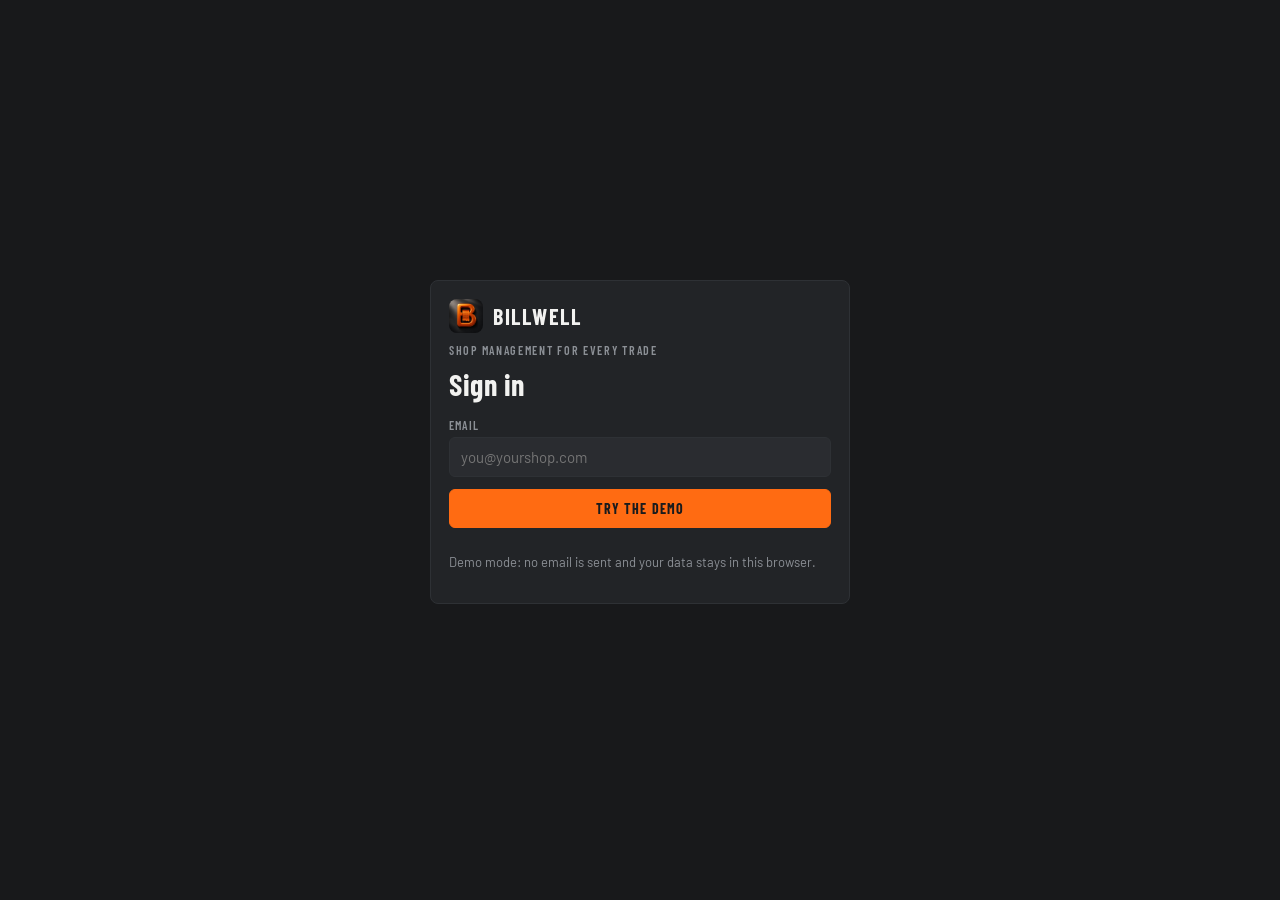
==== app/index.html @ e27ed115 "Add Billwell Web demo (browser-only storage, simulated billing) under /app" ====
<!doctype html>
<html lang="en">
  <head>
    <meta charset="UTF-8" />
    <meta name="viewport" content="width=device-width, initial-scale=1, viewport-fit=cover" />
    <meta name="theme-color" content="#18191B" />
    <meta name="description" content="Billwell: shop management, estimates and invoicing for every trade." />
    <link rel="icon" href="favicon.png" />
    <link rel="apple-touch-icon" href="apple-touch-icon.png" />
    <link rel="preconnect" href="https://fonts.googleapis.com" />
    <link rel="preconnect" href="https://fonts.gstatic.com" crossorigin />
    <link href="https://fonts.googleapis.com/css2?family=Barlow+Condensed:wght@500;600;700&family=Barlow:wght@400;500;600&display=swap" rel="stylesheet" />
    <title>Billwell</title>
    <script type="module" crossorigin src="./assets/index-3ef242Ig.js"></script>
    <link rel="stylesheet" crossorigin href="./assets/index-qWK5tAy_.css">
  <link rel="manifest" href="./manifest.webmanifest"></head>
  <body>
    <div id="root"></div>
  </body>
</html>
---- app/assets/index-qWK5tAy_.css ----
:root{--bg:#18191b;--surface:#222427;--border:#2e3135;--fill:#2a2c30;--label:#f2f2f0;--label2:#b5b8bc;--label3:#8c9096;--accent:#ff6b12;--on-accent:#1a1b1d;--accent-soft:#ff6b1229;--positive:#7fd18b;--warning:#ffb020;--critical:#ff3b2f;--bar:#141517;--r-sm:3px;--r-md:6px;--r-lg:8px;--display:"Barlow Condensed", "Arial Narrow", system-ui, sans-serif;--body:"Barlow", system-ui, -apple-system, "Segoe UI", sans-serif;--lightningcss-light: ;--lightningcss-dark:initial;color-scheme:dark}*{box-sizing:border-box}html,body,#root{height:100%}body{background:var(--bg);color:var(--label);font:15px/1.45 var(--body);-webkit-font-smoothing:antialiased;margin:0}a{color:var(--accent);text-decoration:none}h1,h2,h3{font-family:var(--display);letter-spacing:.5px;margin:0 0 12px;font-weight:700}h1{font-size:30px}h2{font-size:22px}h3{font-size:18px}.eyebrow{font:600 12px var(--display);letter-spacing:1.7px;text-transform:uppercase;color:var(--label3);margin-bottom:6px}.muted{color:var(--label3)}.small{font-size:13px}.shell{grid-template-columns:220px 1fr;min-height:100%;display:grid}.side{background:var(--bar);border-right:1px solid var(--border);flex-direction:column;gap:4px;height:100vh;padding:18px 12px;display:flex;position:sticky;top:0}.brand{font:700 22px var(--display);letter-spacing:1.5px;align-items:center;gap:10px;padding:4px 8px 18px;display:flex}.brand img{border-radius:8px;width:34px;height:34px}.nav a{border-radius:var(--r-md);color:var(--label2);font:600 15px var(--display);letter-spacing:1.1px;text-transform:uppercase;align-items:center;gap:10px;padding:10px 12px;display:flex}.nav a:hover{background:var(--fill);color:var(--label)}.nav a.active{background:var(--accent-soft);color:var(--accent)}.side .spacer{flex:1}.main{width:100%;max-width:1100px;padding:28px clamp(16px,4vw,40px) 90px}.tabbar{display:none}@media (width<=760px){.shell{grid-template-columns:1fr}.side{display:none}.tabbar{background:var(--bar);border-top:1px solid var(--border);padding:6px 4px calc(6px + env(safe-area-inset-bottom));z-index:20;display:flex;position:fixed;bottom:0;left:0;right:0}.tabbar a{text-align:center;color:var(--label3);font:600 11px var(--display);letter-spacing:1px;text-transform:uppercase;flex:1;padding:6px 0}.tabbar a .ico{font-size:18px;display:block}.tabbar a.active{color:var(--accent)}.main{padding-top:18px}}.card{background:var(--surface);border:1px solid var(--border);border-radius:var(--r-lg);margin-bottom:16px;padding:18px}.grid{gap:12px;display:grid}.g2{grid-template-columns:repeat(2,minmax(0,1fr))}.g3{grid-template-columns:repeat(3,minmax(0,1fr))}.g4{grid-template-columns:repeat(4,minmax(0,1fr))}@media (width<=760px){.g2,.g3,.g4{grid-template-columns:1fr}.g4.stats{grid-template-columns:repeat(2,1fr)}}.row{flex-wrap:wrap;align-items:center;gap:10px;display:flex}.between{justify-content:space-between}.stat .v{font:700 28px var(--display)}.stat .v.accent{color:var(--accent)}label.f{font:600 12px var(--display);letter-spacing:1.2px;text-transform:uppercase;color:var(--label3);flex-direction:column;gap:5px;display:flex}input,select,textarea{font:15px var(--body);color:var(--label);background:var(--fill);border:1px solid var(--border);border-radius:var(--r-md);width:100%;min-width:0;padding:10px 11px}input:focus,select:focus,textarea:focus{outline:2px solid var(--accent);outline-offset:-1px;border-color:#0000}textarea{resize:vertical;min-height:70px}input[type=checkbox]{width:auto;accent-color:var(--accent)}.btn{border:1px solid var(--border);background:var(--fill);color:var(--label);border-radius:var(--r-md);font:700 14px var(--display);letter-spacing:1.1px;text-transform:uppercase;cursor:pointer;white-space:nowrap;justify-content:center;align-items:center;gap:8px;padding:10px 16px;display:inline-flex}.btn:hover{border-color:var(--label3)}.btn.primary{background:var(--accent);border-color:var(--accent);color:var(--on-accent)}.btn.primary:hover{filter:brightness(1.08)}.btn.danger{color:var(--critical)}.btn.ghost{background:0 0}.btn.sm{padding:6px 10px;font-size:12px}.btn:disabled{opacity:.5;cursor:default}.list{flex-direction:column;display:flex}.list .item{border-bottom:1px solid var(--border);color:var(--label);justify-content:space-between;align-items:center;gap:12px;padding:13px 4px;display:flex}.list .item:last-child{border-bottom:0}.list .item:hover{background:#ffffff05}.tag{border-radius:var(--r-sm);font:700 11px var(--display);letter-spacing:1.2px;text-transform:uppercase;background:var(--fill);color:var(--label2);border:1px solid var(--border);padding:2px 8px;display:inline-block}.tag.paid,.tag.approved,.tag.active,.tag.trialing{color:var(--positive);border-color:#7fd18b59}.tag.sent{color:var(--warning);border-color:#ffb02059}.tag.void,.tag.canceled,.tag.past_due{color:var(--critical);border-color:#ff3b2f59}.tag.part{color:#9cc3ff}.tag.labor{color:var(--accent)}.tag.fee{color:var(--label2)}.lines{border-collapse:collapse;width:100%}.lines th{text-align:left;font:600 11px var(--display);letter-spacing:1.3px;text-transform:uppercase;color:var(--label3);border-bottom:1px solid var(--border);padding:6px}.lines td{vertical-align:top;border-bottom:1px solid var(--border);padding:6px}.lines td.num,.lines th.num{text-align:right}.lines input{padding:7px 8px}.lines .w-qty{width:84px}.lines .w-money{width:110px}.lines .w-pct{width:76px}.line-mobile{display:none}@media (width<=760px){.lines{display:none}.line-mobile{border:1px solid var(--border);border-radius:var(--r-md);background:var(--fill);margin-bottom:10px;padding:12px;display:block}}.totals{max-width:320px;margin-left:auto}.totals .r{justify-content:space-between;padding:4px 0;display:flex}.totals .grand{font:700 24px var(--display);border-top:1px solid var(--border);margin-top:6px;padding-top:8px}.totals .grand span:last-child{color:var(--accent)}.banner{background:var(--accent-soft);border-radius:var(--r-lg);border:1px solid #ff6b1266;margin-bottom:16px;padding:12px 16px}.banner.warn{background:#ffb0201a;border-color:#ffb02066}.error{color:var(--critical)}.center-screen{place-items:center;min-height:100%;padding:24px;display:grid}.auth-card{width:100%;max-width:420px}.plans{grid-template-columns:repeat(2,minmax(0,1fr));gap:14px;display:grid}@media (width<=760px){.plans{grid-template-columns:1fr}}.plan{cursor:pointer;border:2px solid var(--border)}.plan.sel{border-color:var(--accent)}.plan .price{font:700 36px var(--display)}.empty{text-align:center;color:var(--label3);padding:30px 10px}.vehicle{border:1px solid var(--border);border-radius:var(--r-md);background:var(--fill);margin-bottom:10px;padding:12px}
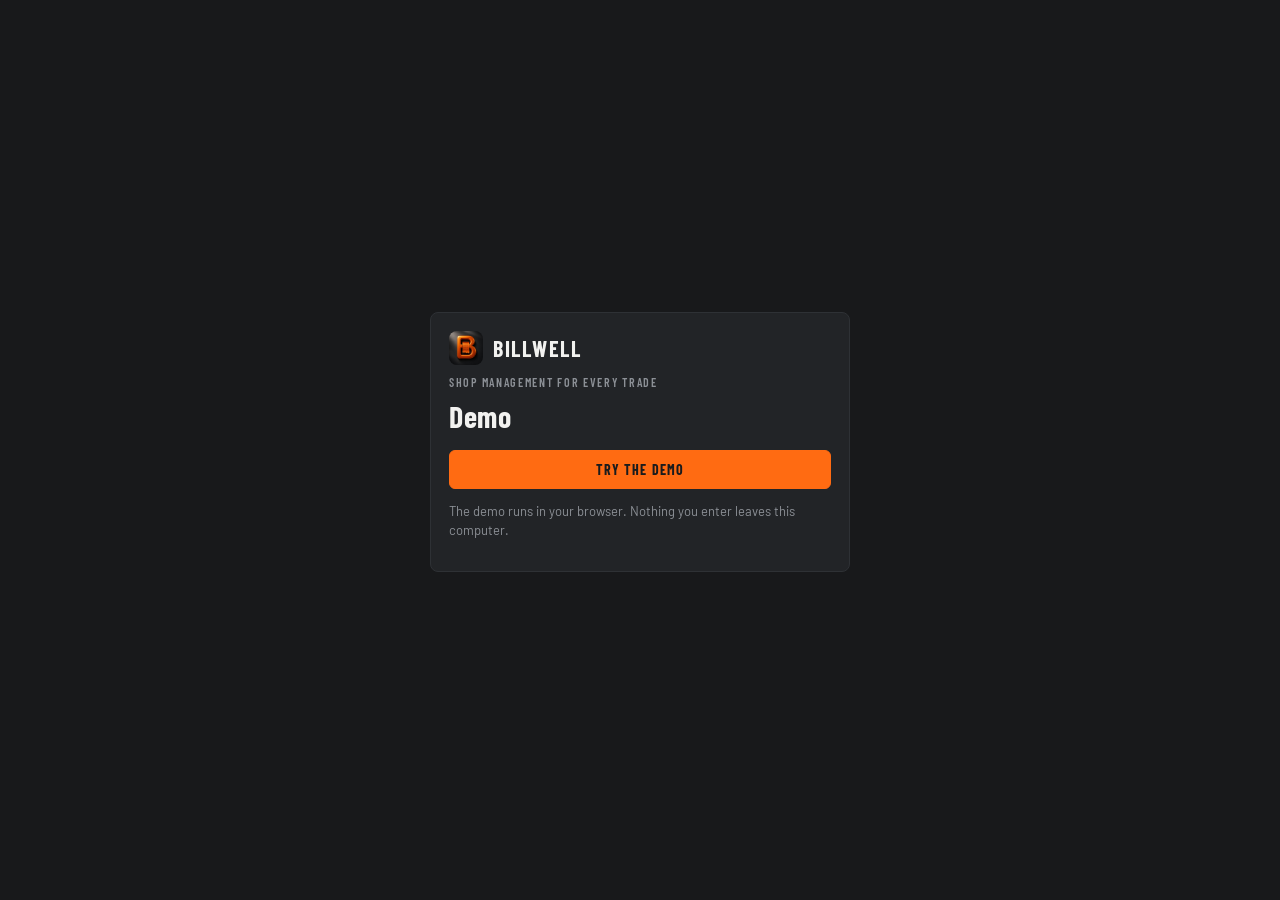
==== commit 69369c69: "Billwell Web demo rebuild: new sign-in screen" ====
--- a/app/index.html
+++ b/app/index.html
@@ -11,8 +11,8 @@
     <link rel="preconnect" href="https://fonts.gstatic.com" crossorigin />
     <link href="https://fonts.googleapis.com/css2?family=Barlow+Condensed:wght@500;600;700&family=Barlow:wght@400;500;600&display=swap" rel="stylesheet" />
     <title>Billwell</title>
-    <script type="module" crossorigin src="./assets/index-3ef242Ig.js"></script>
-    <link rel="stylesheet" crossorigin href="./assets/index-qWK5tAy_.css">
+    <script type="module" crossorigin src="./assets/index-DQ_v_Nr1.js"></script>
+    <link rel="stylesheet" crossorigin href="./assets/index-45c7g6sF.css">
   <link rel="manifest" href="./manifest.webmanifest"></head>
   <body>
     <div id="root"></div>
--- a/app/assets/index-45c7g6sF.css
+++ b/app/assets/index-45c7g6sF.css
@@ -0,0 +1 @@
+:root{--bg:#18191b;--surface:#222427;--border:#2e3135;--fill:#2a2c30;--label:#f2f2f0;--label2:#b5b8bc;--label3:#8c9096;--accent:#ff6b12;--on-accent:#1a1b1d;--accent-soft:#ff6b1229;--positive:#7fd18b;--warning:#ffb020;--critical:#ff3b2f;--bar:#141517;--r-sm:3px;--r-md:6px;--r-lg:8px;--display:"Barlow Condensed", "Arial Narrow", system-ui, sans-serif;--body:"Barlow", system-ui, -apple-system, "Segoe UI", sans-serif;--lightningcss-light: ;--lightningcss-dark:initial;color-scheme:dark}*{box-sizing:border-box}html,body,#root{height:100%}body{background:var(--bg);color:var(--label);font:15px/1.45 var(--body);-webkit-font-smoothing:antialiased;margin:0}a{color:var(--accent);text-decoration:none}h1,h2,h3{font-family:var(--display);letter-spacing:.5px;margin:0 0 12px;font-weight:700}h1{font-size:30px}h2{font-size:22px}h3{font-size:18px}.eyebrow{font:600 12px var(--display);letter-spacing:1.7px;text-transform:uppercase;color:var(--label3);margin-bottom:6px}.muted{color:var(--label3)}.small{font-size:13px}.shell{grid-template-columns:220px 1fr;min-height:100%;display:grid}.side{background:var(--bar);border-right:1px solid var(--border);flex-direction:column;gap:4px;height:100vh;padding:18px 12px;display:flex;position:sticky;top:0}.brand{font:700 22px var(--display);letter-spacing:1.5px;align-items:center;gap:10px;padding:4px 8px 18px;display:flex}.brand img{border-radius:8px;width:34px;height:34px}.nav a{border-radius:var(--r-md);color:var(--label2);font:600 15px var(--display);letter-spacing:1.1px;text-transform:uppercase;align-items:center;gap:10px;padding:10px 12px;display:flex}.nav a:hover{background:var(--fill);color:var(--label)}.nav a.active{background:var(--accent-soft);color:var(--accent)}.side .spacer{flex:1}.main{width:100%;max-width:1100px;padding:28px clamp(16px,4vw,40px) 90px}.tabbar{display:none}@media (width<=760px){.shell{grid-template-columns:1fr}.side{display:none}.tabbar{background:var(--bar);border-top:1px solid var(--border);padding:6px 4px calc(6px + env(safe-area-inset-bottom));z-index:20;display:flex;position:fixed;bottom:0;left:0;right:0}.tabbar a{text-align:center;color:var(--label3);font:600 11px var(--display);letter-spacing:1px;text-transform:uppercase;flex:1;padding:6px 0}.tabbar a .ico{font-size:18px;display:block}.tabbar a.active{color:var(--accent)}.main{padding-top:18px}}.card{background:var(--surface);border:1px solid var(--border);border-radius:var(--r-lg);margin-bottom:16px;padding:18px}.grid{gap:12px;display:grid}.g2{grid-template-columns:repeat(2,minmax(0,1fr))}.g3{grid-template-columns:repeat(3,minmax(0,1fr))}.g4{grid-template-columns:repeat(4,minmax(0,1fr))}@media (width<=760px){.g2,.g3,.g4{grid-template-columns:1fr}.g4.stats{grid-template-columns:repeat(2,1fr)}}.row{flex-wrap:wrap;align-items:center;gap:10px;display:flex}.between{justify-content:space-between}.stat .v{font:700 28px var(--display)}.stat .v.accent{color:var(--accent)}label.f{font:600 12px var(--display);letter-spacing:1.2px;text-transform:uppercase;color:var(--label3);flex-direction:column;gap:5px;display:flex}input,select,textarea{font:15px var(--body);color:var(--label);background:var(--fill);border:1px solid var(--border);border-radius:var(--r-md);width:100%;min-width:0;padding:10px 11px}input:focus,select:focus,textarea:focus{outline:2px solid var(--accent);outline-offset:-1px;border-color:#0000}textarea{resize:vertical;min-height:70px}input[type=checkbox]{width:auto;accent-color:var(--accent)}.btn{border:1px solid var(--border);background:var(--fill);color:var(--label);border-radius:var(--r-md);font:700 14px var(--display);letter-spacing:1.1px;text-transform:uppercase;cursor:pointer;white-space:nowrap;justify-content:center;align-items:center;gap:8px;padding:10px 16px;display:inline-flex}.btn:hover{border-color:var(--label3)}.btn.primary{background:var(--accent);border-color:var(--accent);color:var(--on-accent)}.btn.primary:hover{filter:brightness(1.08)}.btn.danger{color:var(--critical)}.btn.ghost{background:0 0}.btn.sm{padding:6px 10px;font-size:12px}.btn:disabled{opacity:.5;cursor:default}.list{flex-direction:column;display:flex}.list .item{border-bottom:1px solid var(--border);color:var(--label);justify-content:space-between;align-items:center;gap:12px;padding:13px 4px;display:flex}.list .item:last-child{border-bottom:0}.list .item:hover{background:#ffffff05}.tag{border-radius:var(--r-sm);font:700 11px var(--display);letter-spacing:1.2px;text-transform:uppercase;background:var(--fill);color:var(--label2);border:1px solid var(--border);padding:2px 8px;display:inline-block}.tag.paid,.tag.approved,.tag.active,.tag.trialing{color:var(--positive);border-color:#7fd18b59}.tag.sent{color:var(--warning);border-color:#ffb02059}.tag.void,.tag.canceled,.tag.past_due{color:var(--critical);border-color:#ff3b2f59}.tag.part{color:#9cc3ff}.tag.labor{color:var(--accent)}.tag.fee{color:var(--label2)}.lines{border-collapse:collapse;width:100%}.lines th{text-align:left;font:600 11px var(--display);letter-spacing:1.3px;text-transform:uppercase;color:var(--label3);border-bottom:1px solid var(--border);padding:6px}.lines td{vertical-align:top;border-bottom:1px solid var(--border);padding:6px}.lines td.num,.lines th.num{text-align:right}.lines input{padding:7px 8px}.lines .w-qty{width:84px}.lines .w-money{width:110px}.lines .w-pct{width:76px}.line-mobile{display:none}@media (width<=760px){.lines{display:none}.line-mobile{border:1px solid var(--border);border-radius:var(--r-md);background:var(--fill);margin-bottom:10px;padding:12px;display:block}}.totals{max-width:320px;margin-left:auto}.totals .r{justify-content:space-between;padding:4px 0;display:flex}.totals .grand{font:700 24px var(--display);border-top:1px solid var(--border);margin-top:6px;padding-top:8px}.totals .grand span:last-child{color:var(--accent)}.banner{background:var(--accent-soft);border-radius:var(--r-lg);border:1px solid #ff6b1266;margin-bottom:16px;padding:12px 16px}.banner.warn{background:#ffb0201a;border-color:#ffb02066}.error{color:var(--critical)}.center-screen{place-items:center;min-height:100%;padding:24px;display:grid}.auth-card{width:100%;max-width:420px}.plans{grid-template-columns:repeat(2,minmax(0,1fr));gap:14px;display:grid}@media (width<=760px){.plans{grid-template-columns:1fr}}.plan{cursor:pointer;border:2px solid var(--border)}.plan.sel{border-color:var(--accent)}.plan .price{font:700 36px var(--display)}.empty{text-align:center;color:var(--label3);padding:30px 10px}.vehicle{border:1px solid var(--border);border-radius:var(--r-md);background:var(--fill);margin-bottom:10px;padding:12px}.tut-overlay{z-index:100;background:radial-gradient(1200px 600px at 20% -10%,#ff6b1238,#0000 60%),radial-gradient(900px 500px at 110% 110%,#ff6b121a,#0000 60%),#111214;flex-direction:column;animation:.25s tut-fade;display:flex;position:fixed;inset:0;overflow-y:auto}.tut-top{justify-content:space-between;align-items:center;padding:16px clamp(16px,4vw,40px);display:flex}.tut-top .brand{gap:8px;padding:0;font-size:18px}.tut-top .brand img{width:28px;height:28px}.tut-progress{background:var(--border);border-radius:2px;height:3px;margin:0 clamp(16px,4vw,40px);overflow:hidden}.tut-progress div{background:linear-gradient(90deg, #ff8a3d, var(--accent));height:100%;transition:width .35s}.tut-body{flex:1;grid-template-columns:minmax(0,1fr) minmax(0,1fr);align-items:center;gap:clamp(20px,5vw,64px);width:100%;max-width:1180px;margin:0 auto;padding:20px clamp(16px,5vw,64px) 40px;display:grid}.tut-stage{justify-content:center;animation:.4s tut-rise;display:flex}.tut-copy{max-width:480px;animation:.4s 50ms both tut-rise}.tut-eyebrow{color:var(--accent)}.tut-h{text-transform:none;margin:4px 0 14px;font-size:clamp(34px,4.6vw,56px);line-height:1.02}.tut-accent{background:linear-gradient(180deg, #ffb07a, var(--accent) 60%, #e2560a);color:#0000;-webkit-background-clip:text;background-clip:text;display:block}.tut-h2{margin:10px 0;font-size:clamp(28px,3.4vw,40px);line-height:1.05}.tut-p{color:var(--label2);margin:0 0 22px;font-size:17px}.tut-cta{min-width:150px;padding:12px 22px;font-size:15px;box-shadow:0 8px 24px #ff6b1247}.tut-chip{background:var(--accent-soft);color:var(--accent);font:700 12px var(--display);letter-spacing:1.3px;text-transform:uppercase;border-radius:999px;padding:4px 10px;display:inline-block}.tut-callout{border:1px solid var(--border);-webkit-backdrop-filter:blur(6px);backdrop-filter:blur(6px);background:#222427d9;border-radius:12px;padding:22px}.tut-dots{gap:8px;margin:0 0 22px;display:flex}.tut-dots button{background:var(--border);cursor:pointer;border:0;border-radius:4px;width:8px;height:8px;padding:0;transition:width .25s,background .25s}.tut-dots button.on{background:var(--accent);width:26px}.tut-checks{grid-template-columns:repeat(3,auto);gap:8px 18px;margin:0 0 16px;padding:0;list-style:none;display:grid}.tut-checks li{font:600 15px var(--display);letter-spacing:1px;text-transform:uppercase}.tut-checks span{color:var(--positive);margin-right:6px}.tut-device{background:#0b0b0c;border:1px solid #34373c;border-radius:14px;width:min(100%,440px);overflow:hidden;box-shadow:0 30px 80px #0009,0 0 0 6px #ffffff05,0 0 60px #ff6b121f}.tut-device-bar{background:#1b1c1f;border-bottom:1px solid #2a2c30;align-items:center;gap:6px;padding:10px 12px;display:flex}.tut-device-bar>span{background:#3a3d42;border-radius:5px;width:10px;height:10px}.tut-device-bar>span:first-child{background:#ff5f57}.tut-device-bar>span:nth-child(2){background:#febc2e}.tut-device-bar>span:nth-child(3){background:#28c840}.tut-url{color:var(--label3);background:#111214;border-radius:6px;flex:1;margin-left:10px;padding:3px 10px;font-size:11px}.tut-screen{background:var(--bg);flex-direction:column;gap:10px;min-height:420px;max-height:520px;padding:14px;font-size:12.5px;display:flex;overflow:hidden}.m-head{padding:2px 2px 0}.m-eyebrow{font:600 10px var(--display);letter-spacing:1.5px;text-transform:uppercase;color:var(--label3);margin-bottom:3px}.m-title{font:700 20px var(--display);letter-spacing:.4px}.m-card{background:var(--surface);border:1px solid var(--border);border-radius:8px;padding:10px 12px;transition:box-shadow .3s,border-color .3s}.m-stats{grid-template-columns:1fr 1fr;gap:10px;display:grid}.m-stat{background:var(--surface);border:1px solid var(--border);border-radius:8px;padding:10px 12px}.m-big{font:700 22px var(--display)}.accent{color:var(--accent)}.m-row{border-bottom:1px solid var(--border);justify-content:space-between;align-items:center;gap:10px;padding:6px 0;display:flex}.m-row:last-child{border-bottom:0}.m-right{align-items:center;gap:8px;display:flex}.m-muted{color:var(--label3);font-size:11.5px}.m-tag{font:700 9.5px var(--display);letter-spacing:1.1px;text-transform:uppercase;border:1px solid var(--border);color:var(--label2);border-radius:3px;padding:2px 6px}.m-tag.paid{color:var(--positive);border-color:#7fd18b59}.m-tag.sent{color:var(--warning);border-color:#ffb02059}.m-tag.overdue{color:var(--critical);border-color:#ff3b2f59}.m-field{color:var(--label2);justify-content:space-between;padding:4px 0;display:flex}.m-field b{color:var(--label)}.m-field.grand{font:700 18px var(--display);color:var(--label);border-top:1px solid var(--border);margin-top:4px;padding-top:6px}.m-field.grand span:last-child{color:var(--accent)}.m-chips{flex-wrap:wrap;gap:6px;display:flex}.m-chip{background:var(--accent-soft);color:var(--accent);font:600 11px var(--display);letter-spacing:1px;text-transform:uppercase;border-radius:999px;padding:4px 9px;animation:.4s both tut-pop}.m-btn{border:1px solid var(--border);background:var(--fill);color:var(--label);font:700 11px var(--display);letter-spacing:1px;text-transform:uppercase;cursor:pointer;border-radius:6px;padding:6px 10px;display:inline-block}.m-btn.primary{background:var(--accent);color:var(--on-accent);border-color:var(--accent)}.m-btn:disabled{cursor:default;opacity:1}.m-input{background:var(--fill);border:1px solid var(--border);width:100%;color:var(--label);border-radius:6px;padding:7px 9px;font-size:13px}.m-presets{gap:8px;display:grid}.m-preset{background:var(--fill);border:1px dashed var(--border);width:100%;color:var(--label);font:600 12.5px var(--body);cursor:pointer;border-radius:6px;justify-content:space-between;margin-top:4px;padding:7px 10px;display:flex}.m-preset span{color:var(--label3)}.m-preset:disabled{cursor:default}.m-preset.pulse{border:1px solid var(--accent);animation:1.4s infinite tut-pulse}.m-blank{color:var(--label3);font-style:italic}.m-logo{background:var(--accent);width:36px;height:36px;color:var(--on-accent);font:700 20px var(--display);border-radius:8px;place-items:center;display:grid}.row-between{justify-content:space-between;align-items:center;gap:8px;display:flex}.m-paper{color:#222;background:#fff;border-radius:6px;padding:16px 16px 14px;font-size:11.5px;position:relative;overflow:hidden}.m-paper-bar{background:var(--accent);height:4px;position:absolute;top:0;left:0;right:0}.m-paper-muted{color:#888;font-size:10.5px}.m-paper-table{border-top:1px solid #ddd;border-bottom:1px solid #ddd;gap:4px;margin:10px 0;padding:6px 0;display:grid}.m-paper-total{margin-bottom:8px;font-size:14px}.m-stamp{color:#2e9b4f;font:700 26px var(--display);letter-spacing:3px;border:3px solid #2e9b4f;border-radius:6px;padding:2px 12px;animation:.4s tut-pop;position:absolute;top:46%;right:18px;transform:rotate(-14deg)}.tut-spot{box-shadow:0 0 0 2px var(--accent), 0 0 0 7px #ff6b1238, 0 0 30px #ff6b1259;z-index:1;border-color:#0000;position:relative}@keyframes tut-fade{0%{opacity:0}to{opacity:1}}@keyframes tut-rise{0%{opacity:0;transform:translateY(14px)}to{opacity:1;transform:none}}@keyframes tut-pop{0%{opacity:0;transform:scale(.85)}to{opacity:1;transform:none}}@keyframes tut-pulse{0%,to{box-shadow:0 0 #ff6b1273}50%{box-shadow:0 0 0 6px #ff6b1200}}@media (prefers-reduced-motion:reduce){.tut-overlay *,.tut-overlay{transition:none!important;animation:none!important}}@media (width<=860px){.tut-body{grid-template-columns:1fr;gap:18px;padding-top:8px}.tut-copy{order:-1;max-width:none}.tut-screen{min-height:0;max-height:380px}.tut-checks{grid-template-columns:repeat(2,auto)}}.seg{background:var(--fill);border:1px solid var(--border);border-radius:var(--r-md);grid-template-columns:1fr 1fr;gap:4px;margin:12px 0 16px;padding:4px;display:grid}.seg button{color:var(--label3);border-radius:calc(var(--r-md) - 2px);font:700 13px var(--display);letter-spacing:1.1px;text-transform:uppercase;cursor:pointer;background:0 0;border:0;padding:9px 8px}.seg button.on{background:var(--accent);color:var(--on-accent)}.btn.social{color:#1f1f1f;text-transform:none;letter-spacing:0;background:#fff;border-color:#dadce0;font-weight:600;text-decoration:none}.btn.block{width:100%}.or{color:var(--label3);align-items:center;gap:10px;margin:6px 0 2px;font-size:12px;display:flex}.or:before,.or:after{content:"";background:var(--border);flex:1;height:1px}.pw-field{display:flex;position:relative}.pw-field input{flex:1;padding-right:64px}.pw-toggle{color:var(--accent);font:700 12px var(--display);letter-spacing:1px;text-transform:uppercase;cursor:pointer;background:0 0;border:0;padding:6px 8px;position:absolute;top:50%;right:6px;transform:translateY(-50%)}.linkbtn{color:var(--accent);cursor:pointer;font:inherit;background:0 0;border:0;justify-self:center;padding:4px 0}
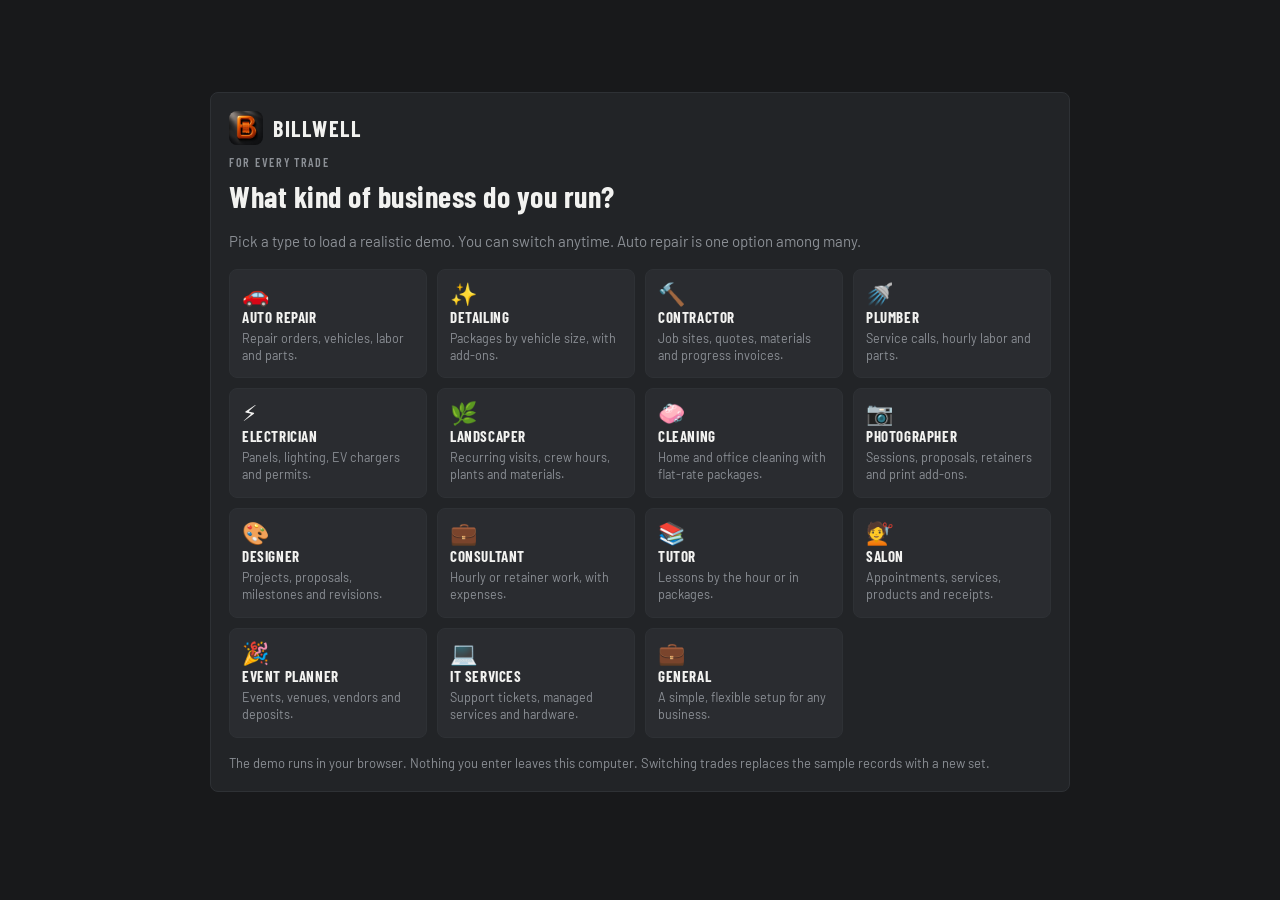
==== commit 20882c27: "Refresh the web demo and marketing for every trade Rebuilds the GitHub Pages demo from billwell-web " ====
--- a/app/index.html
+++ b/app/index.html
@@ -4,15 +4,15 @@
     <meta charset="UTF-8" />
     <meta name="viewport" content="width=device-width, initial-scale=1, viewport-fit=cover" />
     <meta name="theme-color" content="#18191B" />
-    <meta name="description" content="Billwell: shop management, estimates and invoicing for every trade." />
+    <meta name="description" content="Billwell: estimates, invoices and job management for every trade." />
     <link rel="icon" href="favicon.png" />
     <link rel="apple-touch-icon" href="apple-touch-icon.png" />
     <link rel="preconnect" href="https://fonts.googleapis.com" />
     <link rel="preconnect" href="https://fonts.gstatic.com" crossorigin />
     <link href="https://fonts.googleapis.com/css2?family=Barlow+Condensed:wght@500;600;700&family=Barlow:wght@400;500;600&display=swap" rel="stylesheet" />
     <title>Billwell</title>
-    <script type="module" crossorigin src="./assets/index-DQ_v_Nr1.js"></script>
-    <link rel="stylesheet" crossorigin href="./assets/index-45c7g6sF.css">
+    <script type="module" crossorigin src="./assets/index-kx3oepzM.js"></script>
+    <link rel="stylesheet" crossorigin href="./assets/index-zweRTZ83.css">
   <link rel="manifest" href="./manifest.webmanifest"></head>
   <body>
     <div id="root"></div>
--- a/app/assets/index-zweRTZ83.css
+++ b/app/assets/index-zweRTZ83.css
@@ -0,0 +1 @@
+:root{--bg:#18191b;--surface:#222427;--border:#2e3135;--fill:#2a2c30;--label:#f2f2f0;--label2:#b5b8bc;--label3:#8c9096;--accent:#ff6b12;--on-accent:#1a1b1d;--accent-soft:#ff6b1229;--positive:#7fd18b;--warning:#ffb020;--critical:#ff3b2f;--bar:#141517;--r-sm:3px;--r-md:6px;--r-lg:8px;--display:"Barlow Condensed", "Arial Narrow", system-ui, sans-serif;--body:"Barlow", system-ui, -apple-system, "Segoe UI", sans-serif;--lightningcss-light: ;--lightningcss-dark:initial;color-scheme:dark}*{box-sizing:border-box}html,body,#root{height:100%}body{background:var(--bg);color:var(--label);font:15px/1.45 var(--body);-webkit-font-smoothing:antialiased;margin:0}a{color:var(--accent);text-decoration:none}h1,h2,h3{font-family:var(--display);letter-spacing:.5px;margin:0 0 12px;font-weight:700}h1{font-size:30px}h2{font-size:22px}h3{font-size:18px}.eyebrow{font:600 12px var(--display);letter-spacing:1.7px;text-transform:uppercase;color:var(--label3);margin-bottom:6px}.muted{color:var(--label3)}.small{font-size:13px}.shell{grid-template-columns:220px 1fr;min-height:100%;display:grid}.side{background:var(--bar);border-right:1px solid var(--border);flex-direction:column;gap:4px;height:100vh;padding:18px 12px;display:flex;position:sticky;top:0}.brand{font:700 22px var(--display);letter-spacing:1.5px;align-items:center;gap:10px;padding:4px 8px 18px;display:flex}.brand img{border-radius:8px;width:34px;height:34px}.nav a{border-radius:var(--r-md);color:var(--label2);font:600 15px var(--display);letter-spacing:1.1px;text-transform:uppercase;align-items:center;gap:10px;padding:10px 12px;display:flex}.nav a:hover{background:var(--fill);color:var(--label)}.nav a.active{background:var(--accent-soft);color:var(--accent)}.side .spacer{flex:1}.main{width:100%;max-width:1100px;padding:28px clamp(16px,4vw,40px) 90px}.tabbar{display:none}@media (width<=760px){.shell{grid-template-columns:1fr}.side{display:none}.tabbar{background:var(--bar);border-top:1px solid var(--border);padding:6px 4px calc(6px + env(safe-area-inset-bottom));z-index:20;display:flex;position:fixed;bottom:0;left:0;right:0}.tabbar a{text-align:center;color:var(--label3);font:600 11px var(--display);letter-spacing:1px;text-transform:uppercase;flex:1;padding:6px 0}.tabbar a .ico{font-size:18px;display:block}.tabbar a.active{color:var(--accent)}.main{padding-top:18px}}.card{background:var(--surface);border:1px solid var(--border);border-radius:var(--r-lg);margin-bottom:16px;padding:18px}.grid{gap:12px;display:grid}.g2{grid-template-columns:repeat(2,minmax(0,1fr))}.g3{grid-template-columns:repeat(3,minmax(0,1fr))}.g4{grid-template-columns:repeat(4,minmax(0,1fr))}@media (width<=760px){.g2,.g3,.g4{grid-template-columns:1fr}.g4.stats{grid-template-columns:repeat(2,1fr)}}.row{flex-wrap:wrap;align-items:center;gap:10px;display:flex}.between{justify-content:space-between}.stat .v{font:700 28px var(--display)}.stat .v.accent{color:var(--accent)}label.f{font:600 12px var(--display);letter-spacing:1.2px;text-transform:uppercase;color:var(--label3);flex-direction:column;gap:5px;display:flex}input,select,textarea{font:15px var(--body);color:var(--label);background:var(--fill);border:1px solid var(--border);border-radius:var(--r-md);width:100%;min-width:0;padding:10px 11px}input:focus,select:focus,textarea:focus{outline:2px solid var(--accent);outline-offset:-1px;border-color:#0000}textarea{resize:vertical;min-height:70px}input[type=checkbox]{width:auto;accent-color:var(--accent)}.btn{border:1px solid var(--border);background:var(--fill);color:var(--label);border-radius:var(--r-md);font:700 14px var(--display);letter-spacing:1.1px;text-transform:uppercase;cursor:pointer;white-space:nowrap;justify-content:center;align-items:center;gap:8px;padding:10px 16px;display:inline-flex}.btn:hover{border-color:var(--label3)}.btn.primary{background:var(--accent);border-color:var(--accent);color:var(--on-accent)}.btn.primary:hover{filter:brightness(1.08)}.btn.danger{color:var(--critical)}.btn.ghost{background:0 0}.btn.sm{padding:6px 10px;font-size:12px}.btn:disabled{opacity:.5;cursor:default}.list{flex-direction:column;display:flex}.list .item{border-bottom:1px solid var(--border);color:var(--label);justify-content:space-between;align-items:center;gap:12px;padding:13px 4px;display:flex}.list .item:last-child{border-bottom:0}.list .item:hover{background:#ffffff05}.tag{border-radius:var(--r-sm);font:700 11px var(--display);letter-spacing:1.2px;text-transform:uppercase;background:var(--fill);color:var(--label2);border:1px solid var(--border);padding:2px 8px;display:inline-block}.tag.paid,.tag.approved,.tag.active,.tag.trialing{color:var(--positive);border-color:#7fd18b59}.tag.sent{color:var(--warning);border-color:#ffb02059}.tag.void,.tag.canceled,.tag.past_due{color:var(--critical);border-color:#ff3b2f59}.tag.part{color:#9cc3ff}.tag.labor{color:var(--accent)}.tag.fee{color:var(--label2)}.lines{border-collapse:collapse;width:100%}.lines th{text-align:left;font:600 11px var(--display);letter-spacing:1.3px;text-transform:uppercase;color:var(--label3);border-bottom:1px solid var(--border);padding:6px}.lines td{vertical-align:top;border-bottom:1px solid var(--border);padding:6px}.lines td.num,.lines th.num{text-align:right}.lines input{padding:7px 8px}.lines .w-qty{width:84px}.lines .w-money{width:110px}.lines .w-pct{width:76px}.line-mobile{display:none}@media (width<=760px){.lines{display:none}.line-mobile{border:1px solid var(--border);border-radius:var(--r-md);background:var(--fill);margin-bottom:10px;padding:12px;display:block}}.totals{max-width:320px;margin-left:auto}.totals .r{justify-content:space-between;padding:4px 0;display:flex}.totals .grand{font:700 24px var(--display);border-top:1px solid var(--border);margin-top:6px;padding-top:8px}.totals .grand span:last-child{color:var(--accent)}.banner{background:var(--accent-soft);border-radius:var(--r-lg);border:1px solid #ff6b1266;margin-bottom:16px;padding:12px 16px}.banner.warn{background:#ffb0201a;border-color:#ffb02066}.error{color:var(--critical)}.center-screen{place-items:center;min-height:100%;padding:24px;display:grid}.auth-card{width:100%;max-width:420px}.plans{grid-template-columns:repeat(2,minmax(0,1fr));gap:14px;display:grid}@media (width<=760px){.plans{grid-template-columns:1fr}}.plan{cursor:pointer;border:2px solid var(--border)}.plan.sel{border-color:var(--accent)}.plan .price{font:700 36px var(--display)}.empty{text-align:center;color:var(--label3);padding:30px 10px}.vehicle{border:1px solid var(--border);border-radius:var(--r-md);background:var(--fill);margin-bottom:10px;padding:12px}.tut-overlay{z-index:100;background:radial-gradient(1200px 600px at 20% -10%,#ff6b1238,#0000 60%),radial-gradient(900px 500px at 110% 110%,#ff6b121a,#0000 60%),#111214;flex-direction:column;animation:.25s tut-fade;display:flex;position:fixed;inset:0;overflow-y:auto}.tut-top{justify-content:space-between;align-items:center;padding:16px clamp(16px,4vw,40px);display:flex}.tut-top .brand{gap:8px;padding:0;font-size:18px}.tut-top .brand img{width:28px;height:28px}.tut-progress{background:var(--border);border-radius:2px;height:3px;margin:0 clamp(16px,4vw,40px);overflow:hidden}.tut-progress div{background:linear-gradient(90deg, #ff8a3d, var(--accent));height:100%;transition:width .35s}.tut-body{flex:1;grid-template-columns:minmax(0,1fr) minmax(0,1fr);align-items:center;gap:clamp(20px,5vw,64px);width:100%;max-width:1180px;margin:0 auto;padding:20px clamp(16px,5vw,64px) 40px;display:grid}.tut-stage{justify-content:center;animation:.4s tut-rise;display:flex}.tut-copy{max-width:480px;animation:.4s 50ms both tut-rise}.tut-eyebrow{color:var(--accent)}.tut-h{text-transform:none;margin:4px 0 14px;font-size:clamp(34px,4.6vw,56px);line-height:1.02}.tut-accent{background:linear-gradient(180deg, #ffb07a, var(--accent) 60%, #e2560a);color:#0000;-webkit-background-clip:text;background-clip:text;display:block}.tut-h2{margin:10px 0;font-size:clamp(28px,3.4vw,40px);line-height:1.05}.tut-p{color:var(--label2);margin:0 0 22px;font-size:17px}.tut-cta{min-width:150px;padding:12px 22px;font-size:15px;box-shadow:0 8px 24px #ff6b1247}.tut-chip{background:var(--accent-soft);color:var(--accent);font:700 12px var(--display);letter-spacing:1.3px;text-transform:uppercase;border-radius:999px;padding:4px 10px;display:inline-block}.tut-callout{border:1px solid var(--border);-webkit-backdrop-filter:blur(6px);backdrop-filter:blur(6px);background:#222427d9;border-radius:12px;padding:22px}.tut-dots{gap:8px;margin:0 0 22px;display:flex}.tut-dots button{background:var(--border);cursor:pointer;border:0;border-radius:4px;width:8px;height:8px;padding:0;transition:width .25s,background .25s}.tut-dots button.on{background:var(--accent);width:26px}.tut-checks{grid-template-columns:repeat(3,auto);gap:8px 18px;margin:0 0 16px;padding:0;list-style:none;display:grid}.tut-checks li{font:600 15px var(--display);letter-spacing:1px;text-transform:uppercase}.tut-checks span{color:var(--positive);margin-right:6px}.tut-device{background:#0b0b0c;border:1px solid #34373c;border-radius:14px;width:min(100%,440px);overflow:hidden;box-shadow:0 30px 80px #0009,0 0 0 6px #ffffff05,0 0 60px #ff6b121f}.tut-device-bar{background:#1b1c1f;border-bottom:1px solid #2a2c30;align-items:center;gap:6px;padding:10px 12px;display:flex}.tut-device-bar>span{background:#3a3d42;border-radius:5px;width:10px;height:10px}.tut-device-bar>span:first-child{background:#ff5f57}.tut-device-bar>span:nth-child(2){background:#febc2e}.tut-device-bar>span:nth-child(3){background:#28c840}.tut-url{color:var(--label3);background:#111214;border-radius:6px;flex:1;margin-left:10px;padding:3px 10px;font-size:11px}.tut-screen{background:var(--bg);flex-direction:column;gap:10px;min-height:420px;max-height:520px;padding:14px;font-size:12.5px;display:flex;overflow:hidden}.m-head{padding:2px 2px 0}.m-eyebrow{font:600 10px var(--display);letter-spacing:1.5px;text-transform:uppercase;color:var(--label3);margin-bottom:3px}.m-title{font:700 20px var(--display);letter-spacing:.4px}.m-card{background:var(--surface);border:1px solid var(--border);border-radius:8px;padding:10px 12px;transition:box-shadow .3s,border-color .3s}.m-stats{grid-template-columns:1fr 1fr;gap:10px;display:grid}.m-stat{background:var(--surface);border:1px solid var(--border);border-radius:8px;padding:10px 12px}.m-big{font:700 22px var(--display)}.accent{color:var(--accent)}.m-row{border-bottom:1px solid var(--border);justify-content:space-between;align-items:center;gap:10px;padding:6px 0;display:flex}.m-row:last-child{border-bottom:0}.m-right{align-items:center;gap:8px;display:flex}.m-muted{color:var(--label3);font-size:11.5px}.m-tag{font:700 9.5px var(--display);letter-spacing:1.1px;text-transform:uppercase;border:1px solid var(--border);color:var(--label2);border-radius:3px;padding:2px 6px}.m-tag.paid{color:var(--positive);border-color:#7fd18b59}.m-tag.sent{color:var(--warning);border-color:#ffb02059}.m-tag.overdue{color:var(--critical);border-color:#ff3b2f59}.m-field{color:var(--label2);justify-content:space-between;padding:4px 0;display:flex}.m-field b{color:var(--label)}.m-field.grand{font:700 18px var(--display);color:var(--label);border-top:1px solid var(--border);margin-top:4px;padding-top:6px}.m-field.grand span:last-child{color:var(--accent)}.m-chips{flex-wrap:wrap;gap:6px;display:flex}.m-chip{background:var(--accent-soft);color:var(--accent);font:600 11px var(--display);letter-spacing:1px;text-transform:uppercase;border-radius:999px;padding:4px 9px;animation:.4s both tut-pop}.m-btn{border:1px solid var(--border);background:var(--fill);color:var(--label);font:700 11px var(--display);letter-spacing:1px;text-transform:uppercase;cursor:pointer;border-radius:6px;padding:6px 10px;display:inline-block}.m-btn.primary{background:var(--accent);color:var(--on-accent);border-color:var(--accent)}.m-btn:disabled{cursor:default;opacity:1}.m-input{background:var(--fill);border:1px solid var(--border);width:100%;color:var(--label);border-radius:6px;padding:7px 9px;font-size:13px}.m-presets{gap:8px;display:grid}.m-preset{background:var(--fill);border:1px dashed var(--border);width:100%;color:var(--label);font:600 12.5px var(--body);cursor:pointer;border-radius:6px;justify-content:space-between;margin-top:4px;padding:7px 10px;display:flex}.m-preset span{color:var(--label3)}.m-preset:disabled{cursor:default}.m-preset.pulse{border:1px solid var(--accent);animation:1.4s infinite tut-pulse}.m-blank{color:var(--label3);font-style:italic}.m-logo{background:var(--accent);width:36px;height:36px;color:var(--on-accent);font:700 20px var(--display);border-radius:8px;place-items:center;display:grid}.row-between{justify-content:space-between;align-items:center;gap:8px;display:flex}.m-paper{color:#222;background:#fff;border-radius:6px;padding:16px 16px 14px;font-size:11.5px;position:relative;overflow:hidden}.m-paper-bar{background:var(--accent);height:4px;position:absolute;top:0;left:0;right:0}.m-paper-muted{color:#888;font-size:10.5px}.m-paper-table{border-top:1px solid #ddd;border-bottom:1px solid #ddd;gap:4px;margin:10px 0;padding:6px 0;display:grid}.m-paper-total{margin-bottom:8px;font-size:14px}.m-stamp{color:#2e9b4f;font:700 26px var(--display);letter-spacing:3px;border:3px solid #2e9b4f;border-radius:6px;padding:2px 12px;animation:.4s tut-pop;position:absolute;top:46%;right:18px;transform:rotate(-14deg)}.tut-spot{box-shadow:0 0 0 2px var(--accent), 0 0 0 7px #ff6b1238, 0 0 30px #ff6b1259;z-index:1;border-color:#0000;position:relative}@keyframes tut-fade{0%{opacity:0}to{opacity:1}}@keyframes tut-rise{0%{opacity:0;transform:translateY(14px)}to{opacity:1;transform:none}}@keyframes tut-pop{0%{opacity:0;transform:scale(.85)}to{opacity:1;transform:none}}@keyframes tut-pulse{0%,to{box-shadow:0 0 #ff6b1273}50%{box-shadow:0 0 0 6px #ff6b1200}}@media (prefers-reduced-motion:reduce){.tut-overlay *,.tut-overlay{transition:none!important;animation:none!important}}@media (width<=860px){.tut-body{grid-template-columns:1fr;gap:18px;padding-top:8px}.tut-copy{order:-1;max-width:none}.tut-screen{min-height:0;max-height:380px}.tut-checks{grid-template-columns:repeat(2,auto)}}.seg{background:var(--fill);border:1px solid var(--border);border-radius:var(--r-md);grid-template-columns:1fr 1fr;gap:4px;margin:12px 0 16px;padding:4px;display:grid}.seg button{color:var(--label3);border-radius:calc(var(--r-md) - 2px);font:700 13px var(--display);letter-spacing:1.1px;text-transform:uppercase;cursor:pointer;background:0 0;border:0;padding:9px 8px}.seg button.on{background:var(--accent);color:var(--on-accent)}.btn.social{color:#1f1f1f;text-transform:none;letter-spacing:0;background:#fff;border-color:#dadce0;font-weight:600;text-decoration:none}.btn.block{width:100%}.or{color:var(--label3);align-items:center;gap:10px;margin:6px 0 2px;font-size:12px;display:flex}.or:before,.or:after{content:"";background:var(--border);flex:1;height:1px}.pw-field{display:flex;position:relative}.pw-field input{flex:1;padding-right:64px}.pw-toggle{color:var(--accent);font:700 12px var(--display);letter-spacing:1px;text-transform:uppercase;cursor:pointer;background:0 0;border:0;padding:6px 8px;position:absolute;top:50%;right:6px;transform:translateY(-50%)}.linkbtn{color:var(--accent);cursor:pointer;font:inherit;background:0 0;border:0;justify-self:center;padding:4px 0}.auth-wide{width:100%;max-width:860px}.trade-grid{grid-template-columns:repeat(auto-fill,minmax(160px,1fr));gap:10px;margin:16px 0;display:grid}.trade-card{text-align:left;background:var(--fill);border:1px solid var(--border);color:var(--label);border-radius:var(--r-lg);cursor:pointer;white-space:normal;font:inherit;text-transform:none;letter-spacing:0;flex-direction:column;align-items:flex-start;gap:4px;padding:12px 12px 14px;display:flex}.trade-card:hover{border-color:var(--label3)}.trade-card.on,.trade-card:focus-visible{border-color:var(--accent);box-shadow:0 0 0 2px var(--accent-soft);outline:none}.trade-emoji{font-size:22px;line-height:1}.trade-name{font:700 15px var(--display);letter-spacing:.6px;text-transform:uppercase}.trade-blurb{color:var(--label3);font-size:12.5px;line-height:1.35}.picker-overlay{z-index:80;background:#0a0b0cd1;place-items:start center;padding:24px;display:grid;position:fixed;inset:0;overflow-y:auto}.picker-overlay .trade-picker{margin-top:24px}.job-ico{font-weight:600}.linkbtn{color:var(--accent);cursor:pointer;font:inherit;background:0 0;border:0;padding:4px 0}
